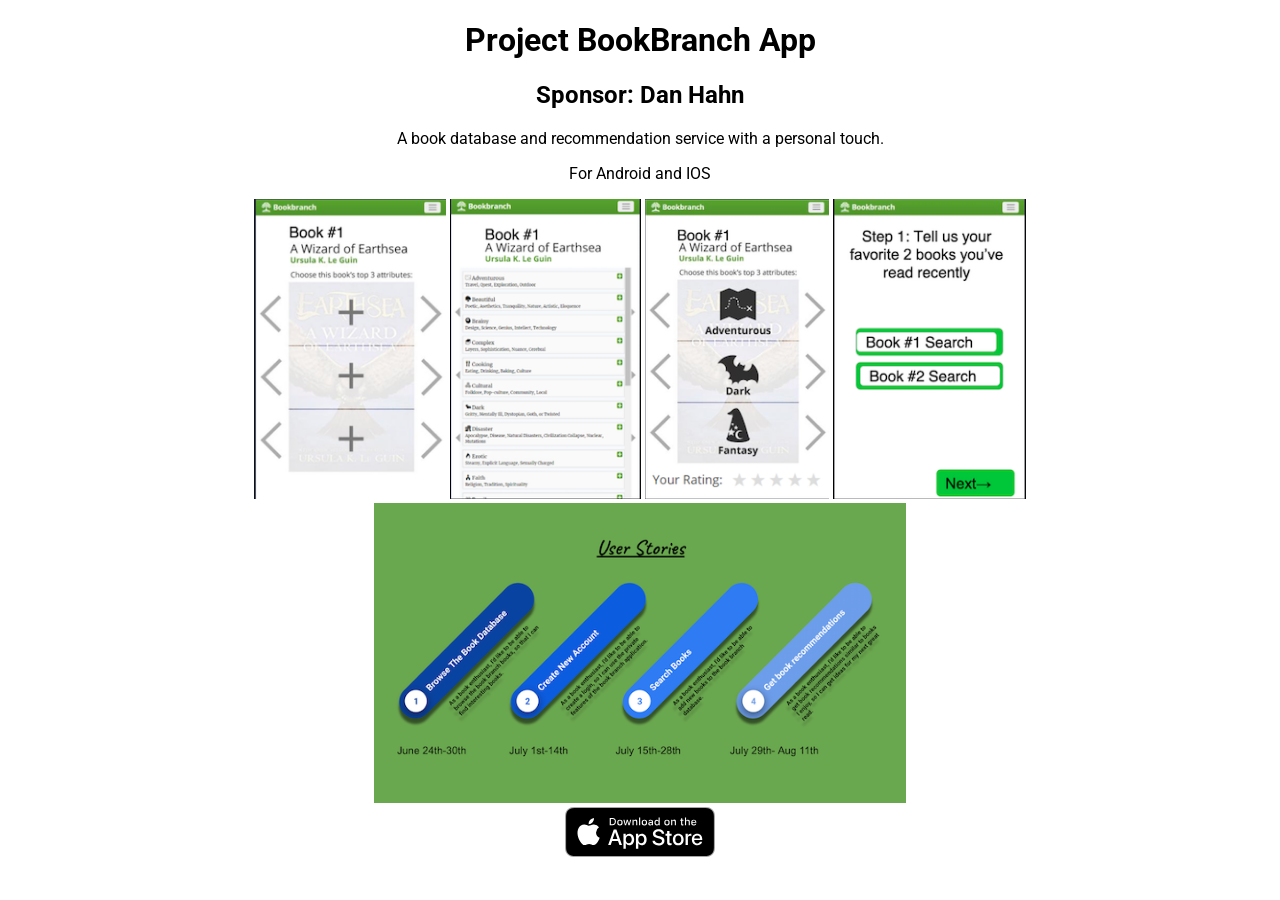
==== index.html @ dd2853a3 "Add ios button" ====
<!DOCTYPE html>
<html>
<head>
    <title>BookBranch Mobile App</title>
    <link href="styles.css" type="text/css" rel="stylesheet">
    <link href="https://fonts.googleapis.com/css?family=Roboto&display=swap" rel="stylesheet">
</head>
<body>

<h1>Project BookBranch App</h1>
<h2>Sponsor: Dan Hahn</h2>
<p>A book database and recommendation service with a personal touch.</p>
<p>For Android and IOS</p>

<img src="images/1.png" alt="Italian Trulli">
<img src="images/2.png" alt="Italian Trulli">
<img src="images/3.png" alt="Italian Trulli">
<img src="images/4.png" alt="Italian Trulli">
<br>
<img src="images/5.png" alt="Italian Trulli">
<br>
<a href="https://apps.apple.com/us/app/bookbranch/id1478535359?ls=1"><img class="iosStore" src="images/download.svg" alt="Italian Trulli"> </a>
</body>
</html>
---- styles.css ----
body {
    text-align: center;
    font-family: 'Roboto', sans-serif;
}

img {
    height: 300px;
}

.iosStore{
    height:50px;
}
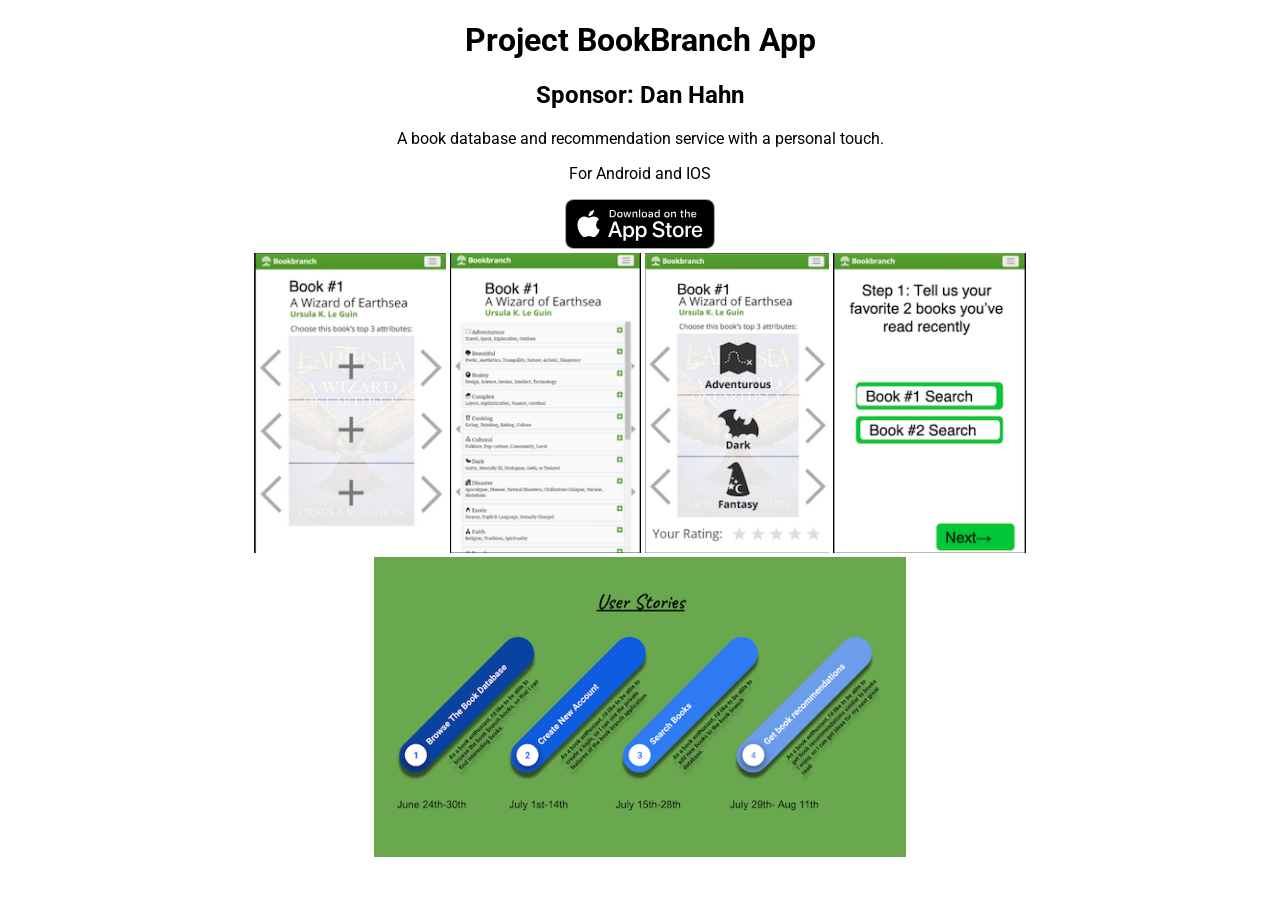
==== commit 1ae88e4f: "add button style" ====
--- a/index.html
+++ b/index.html
@@ -12,14 +12,14 @@
 <p>A book database and recommendation service with a personal touch.</p>
 <p>For Android and IOS</p>
 
+<a href="https://apps.apple.com/us/app/bookbranch/id1478535359?ls=1"><img src="images/download.svg" class="iosStore" alt="ios link"></a>
+<br>
 <img src="images/1.png" alt="Italian Trulli">
 <img src="images/2.png" alt="Italian Trulli">
 <img src="images/3.png" alt="Italian Trulli">
 <img src="images/4.png" alt="Italian Trulli">
 <br>
 <img src="images/5.png" alt="Italian Trulli">
-<br>
-<a href="https://apps.apple.com/us/app/bookbranch/id1478535359?ls=1"><img class="iosStore" src="images/download.svg" alt="Italian Trulli"> </a>
 </body>
 </html>
 
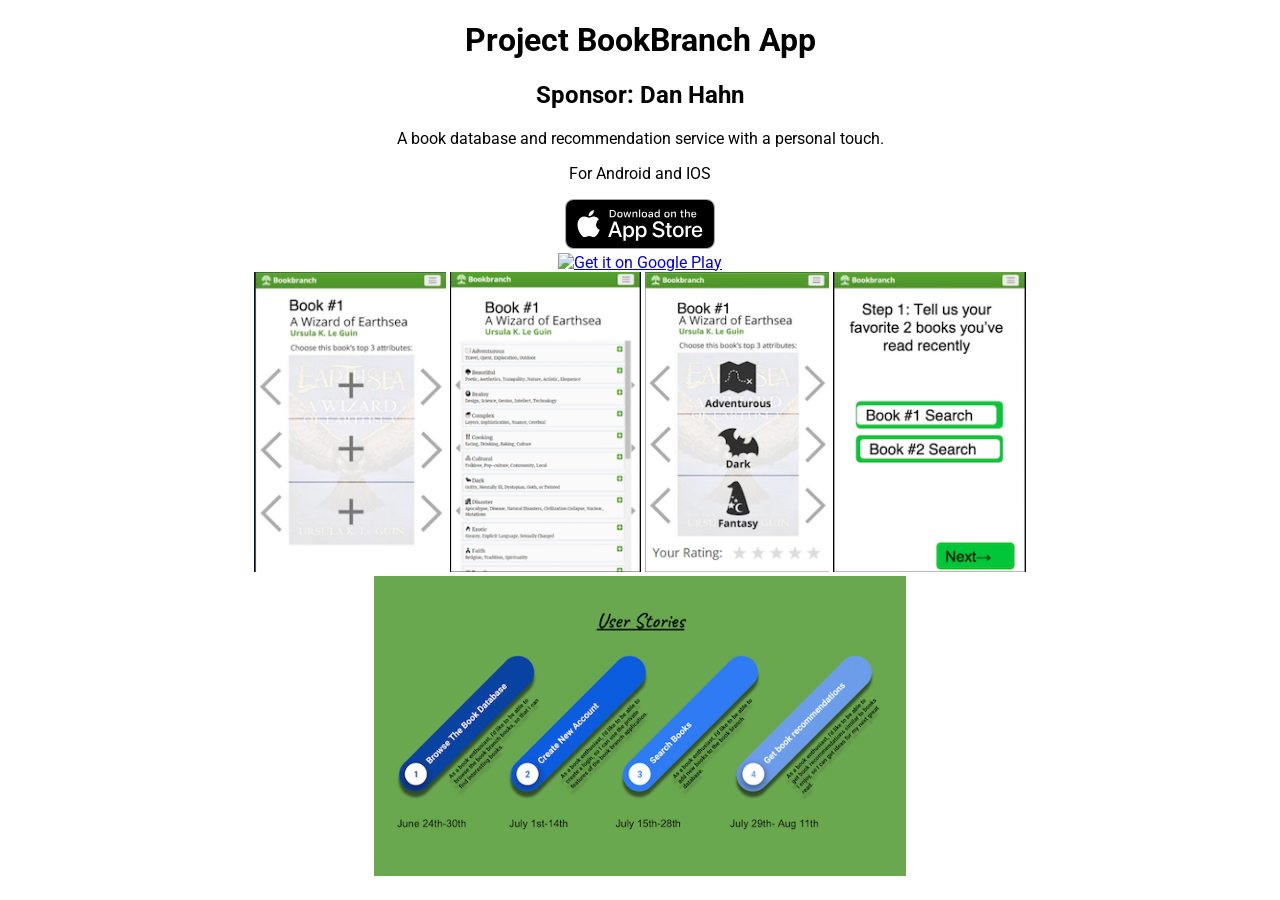
==== commit cf895e72: "Add google play store button" ====
--- a/index.html
+++ b/index.html
@@ -14,6 +14,8 @@
 
 <a href="https://apps.apple.com/us/app/bookbranch/id1478535359?ls=1"><img src="images/download.svg" class="iosStore" alt="ios link"></a>
 <br>
+<a href='https://play.google.com/store/apps/details?id=com.bookbranchTEST&pcampaignid=MKT-Other-global-all-co-prtnr-py-PartBadge-Mar2515-1'><img class="gStore" alt='Get it on Google Play' src='https://play.google.com/intl/en_us/badges/images/generic/en_badge_web_generic.png'/></a>
+<br>
 <img src="images/1.png" alt="Italian Trulli">
 <img src="images/2.png" alt="Italian Trulli">
 <img src="images/3.png" alt="Italian Trulli">
--- a/styles.css
+++ b/styles.css
@@ -10,3 +10,6 @@
 .iosStore{
     height:50px;
 }
+.gStore{
+    height:67px;
+}
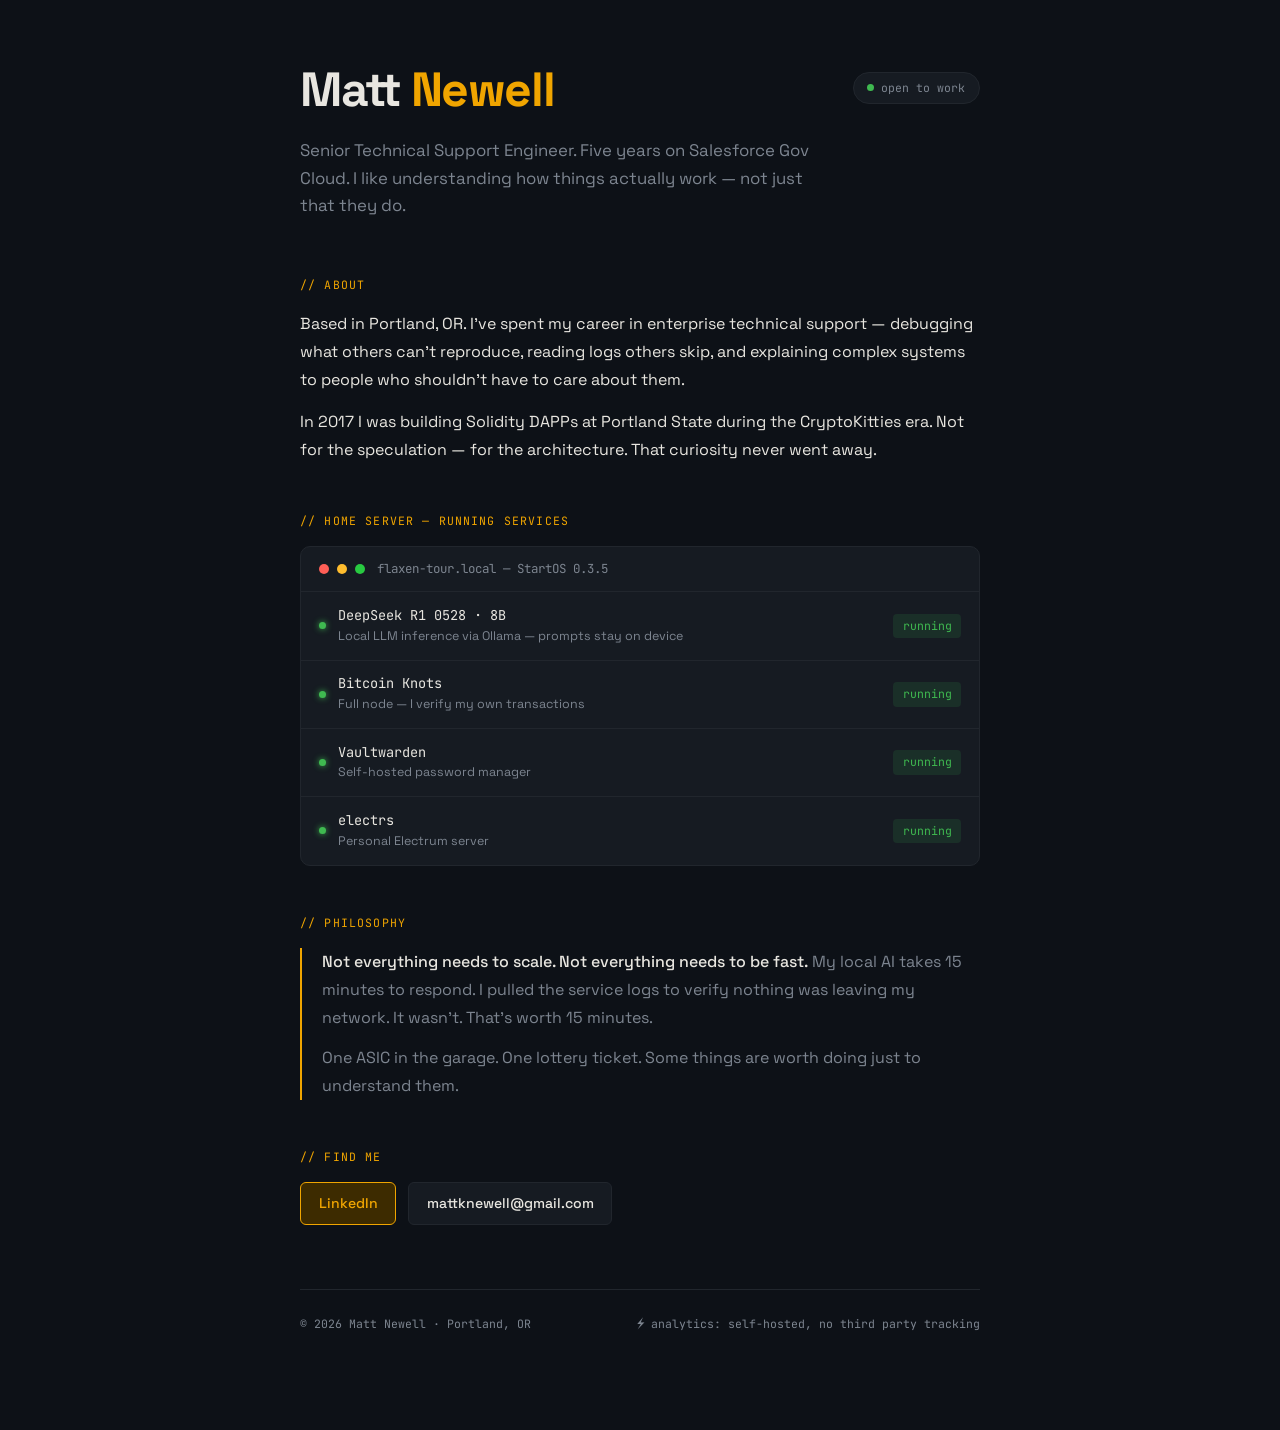
==== commit 91ee8f43: "New personal page, preserve BookBranch" ====
--- a/index.html
+++ b/index.html
@@ -1,27 +1,436 @@
 <!DOCTYPE html>
-<html>
+<html lang="en">
 <head>
-    <title>BookBranch Mobile App</title>
-    <link href="styles.css" type="text/css" rel="stylesheet">
-    <link href="https://fonts.googleapis.com/css?family=Roboto&display=swap" rel="stylesheet">
+  <meta charset="UTF-8" />
+  <meta name="viewport" content="width=device-width, initial-scale=1.0" />
+  <title>Matt Newell</title>
+  <link href="https://fonts.googleapis.com/css2?family=Space+Grotesk:wght@300;400;500;600;700&family=JetBrains+Mono:wght@400;500&display=swap" rel="stylesheet" />
+  <script data-goatcounter="https://mattknewell.goatcounter.com/count" async src="//gc.zgo.at/count.js"></script>
+  <style>
+    *, *::before, *::after { box-sizing: border-box; margin: 0; padding: 0; }
+
+    :root {
+      --bg:        #0D1117;
+      --surface:   #161B22;
+      --border:    #21262D;
+      --text:      #E8E6E0;
+      --muted:     #7D8590;
+      --amber:     #F0A500;
+      --amber-dim: #3D2B00;
+      --green:     #3FB950;
+      --mono:      'JetBrains Mono', monospace;
+      --sans:      'Space Grotesk', sans-serif;
+    }
+
+    html { scroll-behavior: smooth; }
+
+    body {
+      background: var(--bg);
+      color: var(--text);
+      font-family: var(--sans);
+      font-size: 16px;
+      line-height: 1.6;
+      min-height: 100vh;
+      padding: 0 1.5rem;
+    }
+
+    .container {
+      max-width: 680px;
+      margin: 0 auto;
+      padding: 4rem 0 6rem;
+    }
+
+    /* ── Header ── */
+    .header {
+      margin-bottom: 3.5rem;
+    }
+
+    .header-top {
+      display: flex;
+      align-items: flex-start;
+      justify-content: space-between;
+      gap: 1rem;
+      margin-bottom: 1.25rem;
+    }
+
+    .name {
+      font-size: clamp(2rem, 6vw, 3rem);
+      font-weight: 700;
+      letter-spacing: -0.03em;
+      line-height: 1.1;
+    }
+
+    .name span {
+      color: var(--amber);
+    }
+
+    .status-badge {
+      display: flex;
+      align-items: center;
+      gap: 0.45rem;
+      background: var(--surface);
+      border: 1px solid var(--border);
+      border-radius: 999px;
+      padding: 0.35rem 0.85rem;
+      font-family: var(--mono);
+      font-size: 0.72rem;
+      color: var(--muted);
+      white-space: nowrap;
+      margin-top: 0.5rem;
+    }
+
+    .status-dot {
+      width: 7px;
+      height: 7px;
+      border-radius: 50%;
+      background: var(--green);
+      animation: pulse 2.5s ease-in-out infinite;
+    }
+
+    @keyframes pulse {
+      0%, 100% { opacity: 1; }
+      50% { opacity: 0.3; }
+    }
+
+    .tagline {
+      font-size: 1.05rem;
+      color: var(--muted);
+      max-width: 520px;
+      line-height: 1.65;
+    }
+
+    /* ── Section ── */
+    .section {
+      margin-bottom: 3rem;
+    }
+
+    .section-label {
+      font-family: var(--mono);
+      font-size: 0.72rem;
+      color: var(--amber);
+      letter-spacing: 0.1em;
+      text-transform: uppercase;
+      margin-bottom: 1rem;
+    }
+
+    .bio {
+      font-size: 1rem;
+      color: var(--text);
+      line-height: 1.75;
+    }
+
+    .bio p + p {
+      margin-top: 0.85rem;
+    }
+
+    /* ── System status panel ── */
+    .services {
+      background: var(--surface);
+      border: 1px solid var(--border);
+      border-radius: 10px;
+      overflow: hidden;
+    }
+
+    .services-header {
+      display: flex;
+      align-items: center;
+      gap: 0.5rem;
+      padding: 0.75rem 1.1rem;
+      border-bottom: 1px solid var(--border);
+      font-family: var(--mono);
+      font-size: 0.78rem;
+      color: var(--muted);
+    }
+
+    .services-header::before {
+      content: '';
+      display: inline-block;
+      width: 10px; height: 10px;
+      border-radius: 50%;
+      background: #FF5F57;
+      box-shadow: 18px 0 0 #FFBD2E, 36px 0 0 #28CA41;
+    }
+
+    .services-title {
+      margin-left: 2.5rem;
+    }
+
+    .service-row {
+      display: flex;
+      align-items: center;
+      justify-content: space-between;
+      padding: 0.8rem 1.1rem;
+      border-bottom: 1px solid var(--border);
+      transition: background 0.15s;
+    }
+
+    .service-row:last-child { border-bottom: none; }
+    .service-row:hover { background: rgba(255,255,255,0.02); }
+
+    .service-left {
+      display: flex;
+      align-items: center;
+      gap: 0.75rem;
+    }
+
+    .service-indicator {
+      width: 7px; height: 7px;
+      border-radius: 50%;
+      flex-shrink: 0;
+    }
+
+    .service-indicator.running {
+      background: var(--green);
+      box-shadow: 0 0 6px var(--green);
+    }
+
+    .service-indicator.stopped {
+      background: var(--muted);
+    }
+
+    .service-name {
+      font-family: var(--mono);
+      font-size: 0.85rem;
+      color: var(--text);
+    }
+
+    .service-desc {
+      font-size: 0.78rem;
+      color: var(--muted);
+    }
+
+    .service-status {
+      font-family: var(--mono);
+      font-size: 0.72rem;
+      padding: 0.2rem 0.6rem;
+      border-radius: 4px;
+    }
+
+    .service-status.running {
+      background: rgba(63, 185, 80, 0.12);
+      color: var(--green);
+    }
+
+    .service-status.stopped {
+      background: var(--border);
+      color: var(--muted);
+    }
+
+    /* ── Philosophy ── */
+    .philosophy {
+      border-left: 2px solid var(--amber);
+      padding-left: 1.25rem;
+    }
+
+    .philosophy p {
+      font-size: 1rem;
+      color: var(--muted);
+      line-height: 1.75;
+    }
+
+    .philosophy p + p {
+      margin-top: 0.75rem;
+    }
+
+    .philosophy strong {
+      color: var(--text);
+      font-weight: 500;
+    }
+
+    /* ── Links ── */
+    .links {
+      display: flex;
+      flex-wrap: wrap;
+      gap: 0.75rem;
+    }
+
+    .link-btn {
+      display: inline-flex;
+      align-items: center;
+      gap: 0.5rem;
+      padding: 0.55rem 1.1rem;
+      border-radius: 6px;
+      font-size: 0.88rem;
+      font-weight: 500;
+      text-decoration: none;
+      border: 1px solid var(--border);
+      color: var(--text);
+      background: var(--surface);
+      transition: border-color 0.15s, color 0.15s;
+    }
+
+    .link-btn:hover {
+      border-color: var(--amber);
+      color: var(--amber);
+    }
+
+    .link-btn.primary {
+      background: var(--amber-dim);
+      border-color: var(--amber);
+      color: var(--amber);
+    }
+
+    .link-btn.primary:hover {
+      background: rgba(240,165,0,0.2);
+    }
+
+    /* ── Footer ── */
+    .footer {
+      margin-top: 4rem;
+      padding-top: 1.5rem;
+      border-top: 1px solid var(--border);
+      display: flex;
+      align-items: center;
+      justify-content: space-between;
+      flex-wrap: wrap;
+      gap: 0.5rem;
+    }
+
+    .footer-text {
+      font-family: var(--mono);
+      font-size: 0.72rem;
+      color: var(--muted);
+    }
+
+    .footer-note {
+      font-family: var(--mono);
+      font-size: 0.72rem;
+      color: var(--muted);
+      display: flex;
+      align-items: center;
+      gap: 0.4rem;
+    }
+
+    .footer-note::before {
+      content: '⚡';
+      font-size: 0.8rem;
+    }
+
+    @media (max-width: 480px) {
+      .header-top { flex-direction: column; }
+      .footer { flex-direction: column; }
+    }
+  </style>
 </head>
 <body>
-
-<h1>Project BookBranch App</h1>
-<h2>Sponsor: Dan Hahn</h2>
-<p>A book database and recommendation service with a personal touch.</p>
-<p>For Android and IOS</p>
-
-<a href="https://apps.apple.com/us/app/bookbranch/id1478535359?ls=1"><img src="images/download.svg" class="iosStore" alt="ios link"></a>
-<br>
-<a href='https://play.google.com/store/apps/details?id=com.bookbranchTEST&pcampaignid=MKT-Other-global-all-co-prtnr-py-PartBadge-Mar2515-1'><img class="gStore" alt='Get it on Google Play' src='https://play.google.com/intl/en_us/badges/images/generic/en_badge_web_generic.png'/></a>
-<br>
-<img src="images/1.png" alt="Italian Trulli">
-<img src="images/2.png" alt="Italian Trulli">
-<img src="images/3.png" alt="Italian Trulli">
-<img src="images/4.png" alt="Italian Trulli">
-<br>
-<img src="images/5.png" alt="Italian Trulli">
+  <div class="container">
+
+    <!-- Header -->
+    <header class="header">
+      <div class="header-top">
+        <h1 class="name">Matt <span>Newell</span></h1>
+        <div class="status-badge">
+          <span class="status-dot"></span>
+          open to work
+        </div>
+      </div>
+      <p class="tagline">
+        Senior Technical Support Engineer. Five years on Salesforce Gov Cloud.
+        I like understanding how things actually work — not just that they do.
+      </p>
+    </header>
+
+    <!-- About -->
+    <div class="section">
+      <div class="section-label">// about</div>
+      <div class="bio">
+        <p>
+          Based in Portland, OR. I've spent my career in enterprise technical support —
+          debugging what others can't reproduce, reading logs others skip,
+          and explaining complex systems to people who shouldn't have to care about them.
+        </p>
+        <p>
+          In 2017 I was building Solidity DAPPs at Portland State during the CryptoKitties era.
+          Not for the speculation — for the architecture. That curiosity never went away.
+        </p>
+      </div>
+    </div>
+
+    <!-- System Status -->
+    <div class="section">
+      <div class="section-label">// home server — running services</div>
+      <div class="services">
+        <div class="services-header">
+          <span class="services-title">flaxen-tour.local — StartOS 0.3.5</span>
+        </div>
+        <div class="service-row">
+          <div class="service-left">
+            <span class="service-indicator running"></span>
+            <div>
+              <div class="service-name">DeepSeek R1 0528 · 8B</div>
+              <div class="service-desc">Local LLM inference via Ollama — prompts stay on device</div>
+            </div>
+          </div>
+          <span class="service-status running">running</span>
+        </div>
+        <div class="service-row">
+          <div class="service-left">
+            <span class="service-indicator running"></span>
+            <div>
+              <div class="service-name">Bitcoin Knots</div>
+              <div class="service-desc">Full node — I verify my own transactions</div>
+            </div>
+          </div>
+          <span class="service-status running">running</span>
+        </div>
+        <div class="service-row">
+          <div class="service-left">
+            <span class="service-indicator running"></span>
+            <div>
+              <div class="service-name">Vaultwarden</div>
+              <div class="service-desc">Self-hosted password manager</div>
+            </div>
+          </div>
+          <span class="service-status running">running</span>
+        </div>
+        <div class="service-row">
+          <div class="service-left">
+            <span class="service-indicator running"></span>
+            <div>
+              <div class="service-name">electrs</div>
+              <div class="service-desc">Personal Electrum server</div>
+            </div>
+          </div>
+          <span class="service-status running">running</span>
+        </div>
+      </div>
+    </div>
+
+    <!-- Philosophy -->
+    <div class="section">
+      <div class="section-label">// philosophy</div>
+      <div class="philosophy">
+        <p>
+          <strong>Not everything needs to scale. Not everything needs to be fast.</strong>
+          My local AI takes 15 minutes to respond. I pulled the service logs to verify
+          nothing was leaving my network. It wasn't. That's worth 15 minutes.
+        </p>
+        <p>
+          One ASIC in the garage. One lottery ticket.
+          Some things are worth doing just to understand them.
+        </p>
+      </div>
+    </div>
+
+    <!-- Links -->
+    <div class="section">
+      <div class="section-label">// find me</div>
+      <div class="links">
+        <a class="link-btn primary" href="https://linkedin.com/in/mattknewell" target="_blank">
+          LinkedIn
+        </a>
+        <a class="link-btn" href="mailto:mattknewell@gmail.com">
+          mattknewell@gmail.com
+        </a>
+      </div>
+    </div>
+
+    <!-- Footer -->
+    <footer class="footer">
+      <span class="footer-text">© 2026 Matt Newell · Portland, OR</span>
+      <span class="footer-note">analytics: self-hosted, no third party tracking</span>
+    </footer>
+
+  </div>
 </body>
 </html>
-
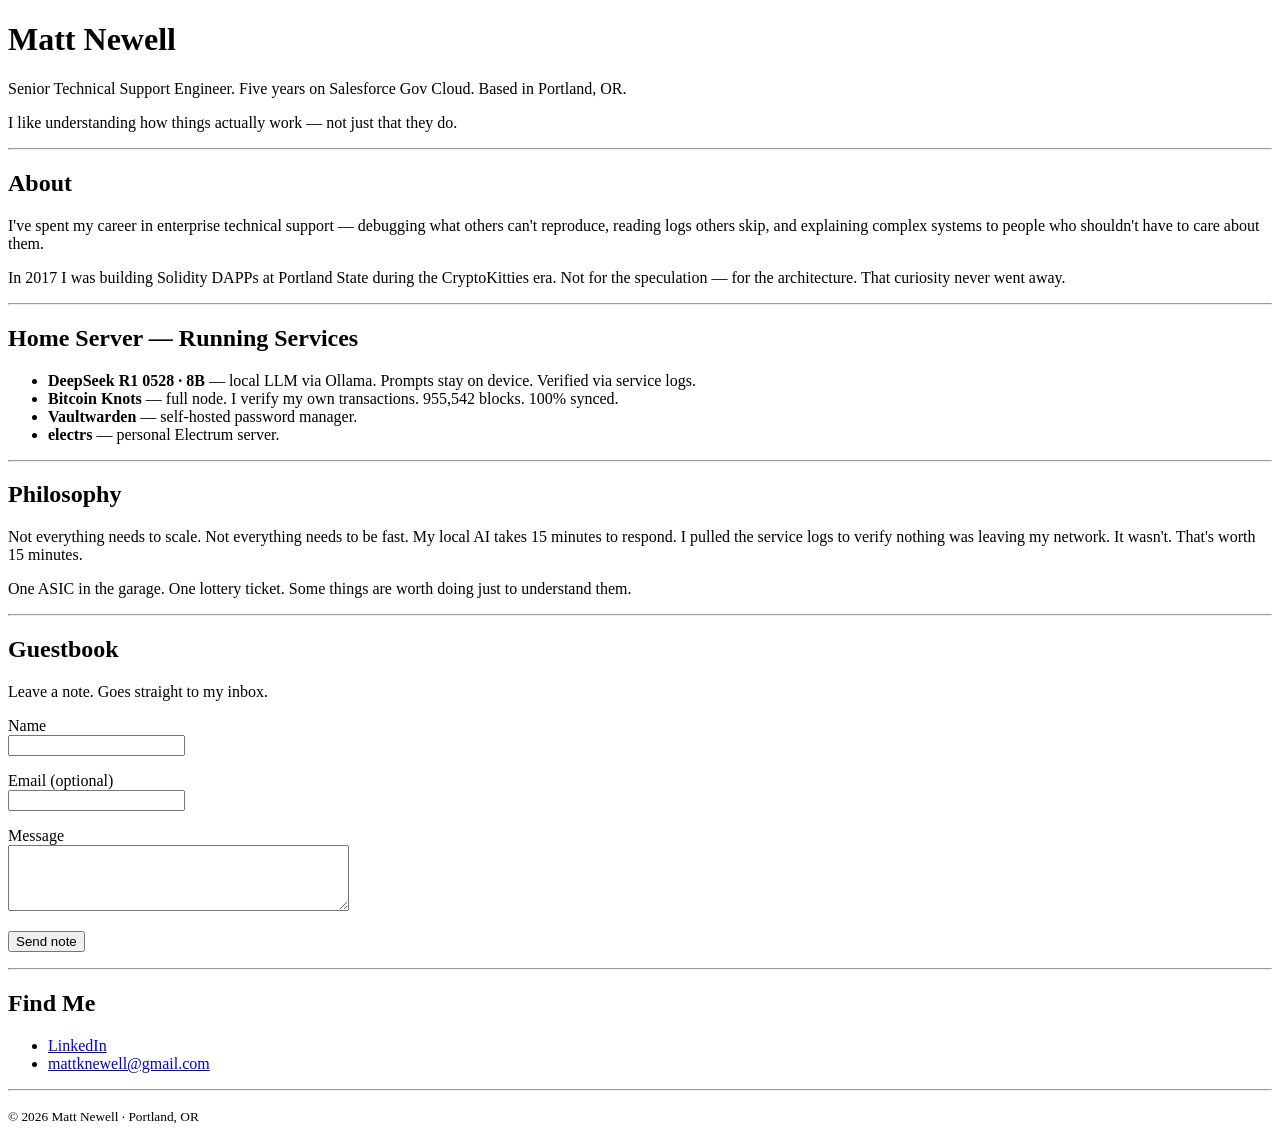
==== commit 433d1e10: "Default HTML no styles guestbook" ====
--- a/index.html
+++ b/index.html
@@ -4,433 +4,93 @@
   <meta charset="UTF-8" />
   <meta name="viewport" content="width=device-width, initial-scale=1.0" />
   <title>Matt Newell</title>
-  <link href="https://fonts.googleapis.com/css2?family=Space+Grotesk:wght@300;400;500;600;700&family=JetBrains+Mono:wght@400;500&display=swap" rel="stylesheet" />
   <script data-goatcounter="https://mattknewell.goatcounter.com/count" async src="//gc.zgo.at/count.js"></script>
-  <style>
-    *, *::before, *::after { box-sizing: border-box; margin: 0; padding: 0; }
-
-    :root {
-      --bg:        #0D1117;
-      --surface:   #161B22;
-      --border:    #21262D;
-      --text:      #E8E6E0;
-      --muted:     #7D8590;
-      --amber:     #F0A500;
-      --amber-dim: #3D2B00;
-      --green:     #3FB950;
-      --mono:      'JetBrains Mono', monospace;
-      --sans:      'Space Grotesk', sans-serif;
-    }
-
-    html { scroll-behavior: smooth; }
-
-    body {
-      background: var(--bg);
-      color: var(--text);
-      font-family: var(--sans);
-      font-size: 16px;
-      line-height: 1.6;
-      min-height: 100vh;
-      padding: 0 1.5rem;
-    }
-
-    .container {
-      max-width: 680px;
-      margin: 0 auto;
-      padding: 4rem 0 6rem;
-    }
-
-    /* ── Header ── */
-    .header {
-      margin-bottom: 3.5rem;
-    }
-
-    .header-top {
-      display: flex;
-      align-items: flex-start;
-      justify-content: space-between;
-      gap: 1rem;
-      margin-bottom: 1.25rem;
-    }
-
-    .name {
-      font-size: clamp(2rem, 6vw, 3rem);
-      font-weight: 700;
-      letter-spacing: -0.03em;
-      line-height: 1.1;
-    }
-
-    .name span {
-      color: var(--amber);
-    }
-
-    .status-badge {
-      display: flex;
-      align-items: center;
-      gap: 0.45rem;
-      background: var(--surface);
-      border: 1px solid var(--border);
-      border-radius: 999px;
-      padding: 0.35rem 0.85rem;
-      font-family: var(--mono);
-      font-size: 0.72rem;
-      color: var(--muted);
-      white-space: nowrap;
-      margin-top: 0.5rem;
-    }
-
-    .status-dot {
-      width: 7px;
-      height: 7px;
-      border-radius: 50%;
-      background: var(--green);
-      animation: pulse 2.5s ease-in-out infinite;
-    }
-
-    @keyframes pulse {
-      0%, 100% { opacity: 1; }
-      50% { opacity: 0.3; }
-    }
-
-    .tagline {
-      font-size: 1.05rem;
-      color: var(--muted);
-      max-width: 520px;
-      line-height: 1.65;
-    }
-
-    /* ── Section ── */
-    .section {
-      margin-bottom: 3rem;
-    }
-
-    .section-label {
-      font-family: var(--mono);
-      font-size: 0.72rem;
-      color: var(--amber);
-      letter-spacing: 0.1em;
-      text-transform: uppercase;
-      margin-bottom: 1rem;
-    }
-
-    .bio {
-      font-size: 1rem;
-      color: var(--text);
-      line-height: 1.75;
-    }
-
-    .bio p + p {
-      margin-top: 0.85rem;
-    }
-
-    /* ── System status panel ── */
-    .services {
-      background: var(--surface);
-      border: 1px solid var(--border);
-      border-radius: 10px;
-      overflow: hidden;
-    }
-
-    .services-header {
-      display: flex;
-      align-items: center;
-      gap: 0.5rem;
-      padding: 0.75rem 1.1rem;
-      border-bottom: 1px solid var(--border);
-      font-family: var(--mono);
-      font-size: 0.78rem;
-      color: var(--muted);
-    }
-
-    .services-header::before {
-      content: '';
-      display: inline-block;
-      width: 10px; height: 10px;
-      border-radius: 50%;
-      background: #FF5F57;
-      box-shadow: 18px 0 0 #FFBD2E, 36px 0 0 #28CA41;
-    }
-
-    .services-title {
-      margin-left: 2.5rem;
-    }
-
-    .service-row {
-      display: flex;
-      align-items: center;
-      justify-content: space-between;
-      padding: 0.8rem 1.1rem;
-      border-bottom: 1px solid var(--border);
-      transition: background 0.15s;
-    }
-
-    .service-row:last-child { border-bottom: none; }
-    .service-row:hover { background: rgba(255,255,255,0.02); }
-
-    .service-left {
-      display: flex;
-      align-items: center;
-      gap: 0.75rem;
-    }
-
-    .service-indicator {
-      width: 7px; height: 7px;
-      border-radius: 50%;
-      flex-shrink: 0;
-    }
-
-    .service-indicator.running {
-      background: var(--green);
-      box-shadow: 0 0 6px var(--green);
-    }
-
-    .service-indicator.stopped {
-      background: var(--muted);
-    }
-
-    .service-name {
-      font-family: var(--mono);
-      font-size: 0.85rem;
-      color: var(--text);
-    }
-
-    .service-desc {
-      font-size: 0.78rem;
-      color: var(--muted);
-    }
-
-    .service-status {
-      font-family: var(--mono);
-      font-size: 0.72rem;
-      padding: 0.2rem 0.6rem;
-      border-radius: 4px;
-    }
-
-    .service-status.running {
-      background: rgba(63, 185, 80, 0.12);
-      color: var(--green);
-    }
-
-    .service-status.stopped {
-      background: var(--border);
-      color: var(--muted);
-    }
-
-    /* ── Philosophy ── */
-    .philosophy {
-      border-left: 2px solid var(--amber);
-      padding-left: 1.25rem;
-    }
-
-    .philosophy p {
-      font-size: 1rem;
-      color: var(--muted);
-      line-height: 1.75;
-    }
-
-    .philosophy p + p {
-      margin-top: 0.75rem;
-    }
-
-    .philosophy strong {
-      color: var(--text);
-      font-weight: 500;
-    }
-
-    /* ── Links ── */
-    .links {
-      display: flex;
-      flex-wrap: wrap;
-      gap: 0.75rem;
-    }
-
-    .link-btn {
-      display: inline-flex;
-      align-items: center;
-      gap: 0.5rem;
-      padding: 0.55rem 1.1rem;
-      border-radius: 6px;
-      font-size: 0.88rem;
-      font-weight: 500;
-      text-decoration: none;
-      border: 1px solid var(--border);
-      color: var(--text);
-      background: var(--surface);
-      transition: border-color 0.15s, color 0.15s;
-    }
-
-    .link-btn:hover {
-      border-color: var(--amber);
-      color: var(--amber);
-    }
-
-    .link-btn.primary {
-      background: var(--amber-dim);
-      border-color: var(--amber);
-      color: var(--amber);
-    }
-
-    .link-btn.primary:hover {
-      background: rgba(240,165,0,0.2);
-    }
-
-    /* ── Footer ── */
-    .footer {
-      margin-top: 4rem;
-      padding-top: 1.5rem;
-      border-top: 1px solid var(--border);
-      display: flex;
-      align-items: center;
-      justify-content: space-between;
-      flex-wrap: wrap;
-      gap: 0.5rem;
-    }
-
-    .footer-text {
-      font-family: var(--mono);
-      font-size: 0.72rem;
-      color: var(--muted);
-    }
-
-    .footer-note {
-      font-family: var(--mono);
-      font-size: 0.72rem;
-      color: var(--muted);
-      display: flex;
-      align-items: center;
-      gap: 0.4rem;
-    }
-
-    .footer-note::before {
-      content: '⚡';
-      font-size: 0.8rem;
-    }
-
-    @media (max-width: 480px) {
-      .header-top { flex-direction: column; }
-      .footer { flex-direction: column; }
-    }
-  </style>
 </head>
 <body>
-  <div class="container">
 
-    <!-- Header -->
-    <header class="header">
-      <div class="header-top">
-        <h1 class="name">Matt <span>Newell</span></h1>
-        <div class="status-badge">
-          <span class="status-dot"></span>
-          open to work
-        </div>
-      </div>
-      <p class="tagline">
-        Senior Technical Support Engineer. Five years on Salesforce Gov Cloud.
-        I like understanding how things actually work — not just that they do.
-      </p>
-    </header>
+<h1>Matt Newell</h1>
+<p>Senior Technical Support Engineer. Five years on Salesforce Gov Cloud. Based in Portland, OR.</p>
+<p>I like understanding how things actually work — not just that they do.</p>
 
-    <!-- About -->
-    <div class="section">
-      <div class="section-label">// about</div>
-      <div class="bio">
-        <p>
-          Based in Portland, OR. I've spent my career in enterprise technical support —
-          debugging what others can't reproduce, reading logs others skip,
-          and explaining complex systems to people who shouldn't have to care about them.
-        </p>
-        <p>
-          In 2017 I was building Solidity DAPPs at Portland State during the CryptoKitties era.
-          Not for the speculation — for the architecture. That curiosity never went away.
-        </p>
-      </div>
-    </div>
+<hr>
 
-    <!-- System Status -->
-    <div class="section">
-      <div class="section-label">// home server — running services</div>
-      <div class="services">
-        <div class="services-header">
-          <span class="services-title">flaxen-tour.local — StartOS 0.3.5</span>
-        </div>
-        <div class="service-row">
-          <div class="service-left">
-            <span class="service-indicator running"></span>
-            <div>
-              <div class="service-name">DeepSeek R1 0528 · 8B</div>
-              <div class="service-desc">Local LLM inference via Ollama — prompts stay on device</div>
-            </div>
-          </div>
-          <span class="service-status running">running</span>
-        </div>
-        <div class="service-row">
-          <div class="service-left">
-            <span class="service-indicator running"></span>
-            <div>
-              <div class="service-name">Bitcoin Knots</div>
-              <div class="service-desc">Full node — I verify my own transactions</div>
-            </div>
-          </div>
-          <span class="service-status running">running</span>
-        </div>
-        <div class="service-row">
-          <div class="service-left">
-            <span class="service-indicator running"></span>
-            <div>
-              <div class="service-name">Vaultwarden</div>
-              <div class="service-desc">Self-hosted password manager</div>
-            </div>
-          </div>
-          <span class="service-status running">running</span>
-        </div>
-        <div class="service-row">
-          <div class="service-left">
-            <span class="service-indicator running"></span>
-            <div>
-              <div class="service-name">electrs</div>
-              <div class="service-desc">Personal Electrum server</div>
-            </div>
-          </div>
-          <span class="service-status running">running</span>
-        </div>
-      </div>
-    </div>
+<h2>About</h2>
+<p>I've spent my career in enterprise technical support — debugging what others can't reproduce, reading logs others skip, and explaining complex systems to people who shouldn't have to care about them.</p>
+<p>In 2017 I was building Solidity DAPPs at Portland State during the CryptoKitties era. Not for the speculation — for the architecture. That curiosity never went away.</p>
 
-    <!-- Philosophy -->
-    <div class="section">
-      <div class="section-label">// philosophy</div>
-      <div class="philosophy">
-        <p>
-          <strong>Not everything needs to scale. Not everything needs to be fast.</strong>
-          My local AI takes 15 minutes to respond. I pulled the service logs to verify
-          nothing was leaving my network. It wasn't. That's worth 15 minutes.
-        </p>
-        <p>
-          One ASIC in the garage. One lottery ticket.
-          Some things are worth doing just to understand them.
-        </p>
-      </div>
-    </div>
+<hr>
 
-    <!-- Links -->
-    <div class="section">
-      <div class="section-label">// find me</div>
-      <div class="links">
-        <a class="link-btn primary" href="https://linkedin.com/in/mattknewell" target="_blank">
-          LinkedIn
-        </a>
-        <a class="link-btn" href="mailto:mattknewell@gmail.com">
-          mattknewell@gmail.com
-        </a>
-      </div>
-    </div>
+<h2>Home Server — Running Services</h2>
+<ul>
+  <li><strong>DeepSeek R1 0528 · 8B</strong> — local LLM via Ollama. Prompts stay on device. Verified via service logs.</li>
+  <li><strong>Bitcoin Knots</strong> — full node. I verify my own transactions. 955,542 blocks. 100% synced.</li>
+  <li><strong>Vaultwarden</strong> — self-hosted password manager.</li>
+  <li><strong>electrs</strong> — personal Electrum server.</li>
+</ul>
 
-    <!-- Footer -->
-    <footer class="footer">
-      <span class="footer-text">© 2026 Matt Newell · Portland, OR</span>
-      <span class="footer-note">analytics: self-hosted, no third party tracking</span>
-    </footer>
+<hr>
 
-  </div>
+<h2>Philosophy</h2>
+<p>Not everything needs to scale. Not everything needs to be fast. My local AI takes 15 minutes to respond. I pulled the service logs to verify nothing was leaving my network. It wasn't. That's worth 15 minutes.</p>
+<p>One ASIC in the garage. One lottery ticket. Some things are worth doing just to understand them.</p>
+
+<hr>
+
+<h2>Guestbook</h2>
+<p>Leave a note. Goes straight to my inbox.</p>
+
+<div id="success" style="display:none">
+  <p>Got it — thanks for the note.</p>
+</div>
+
+<form id="guestbook">
+  <p>
+    <label for="name">Name</label><br>
+    <input type="text" id="name" name="name" required>
+  </p>
+  <p>
+    <label for="email">Email (optional)</label><br>
+    <input type="email" id="email" name="email">
+  </p>
+  <p>
+    <label for="message">Message</label><br>
+    <textarea id="message" name="message" rows="4" cols="40" required></textarea>
+  </p>
+  <p>
+    <button type="submit">Send note</button>
+  </p>
+</form>
+
+<hr>
+
+<h2>Find Me</h2>
+<ul>
+  <li><a href="https://www.linkedin.com/in/newellmatt/">LinkedIn</a></li>
+  <li><a href="mailto:mattknewell@gmail.com">mattknewell@gmail.com</a></li>
+</ul>
+
+<hr>
+<p><small>© 2026 Matt Newell · Portland, OR</small></p>
+
+<script>
+  var form = document.getElementById('guestbook');
+  var success = document.getElementById('success');
+
+  form.addEventListener('submit', function(e) {
+    e.preventDefault();
+    var data = new FormData(form);
+    fetch('https://formspree.io/f/xykqwdrn', {
+      method: 'POST',
+      body: data,
+      headers: { 'Accept': 'application/json' }
+    }).then(function(res) {
+      if (res.ok) {
+        form.style.display = 'none';
+        success.style.display = 'block';
+      }
+    });
+  });
+</script>
+
 </body>
 </html>
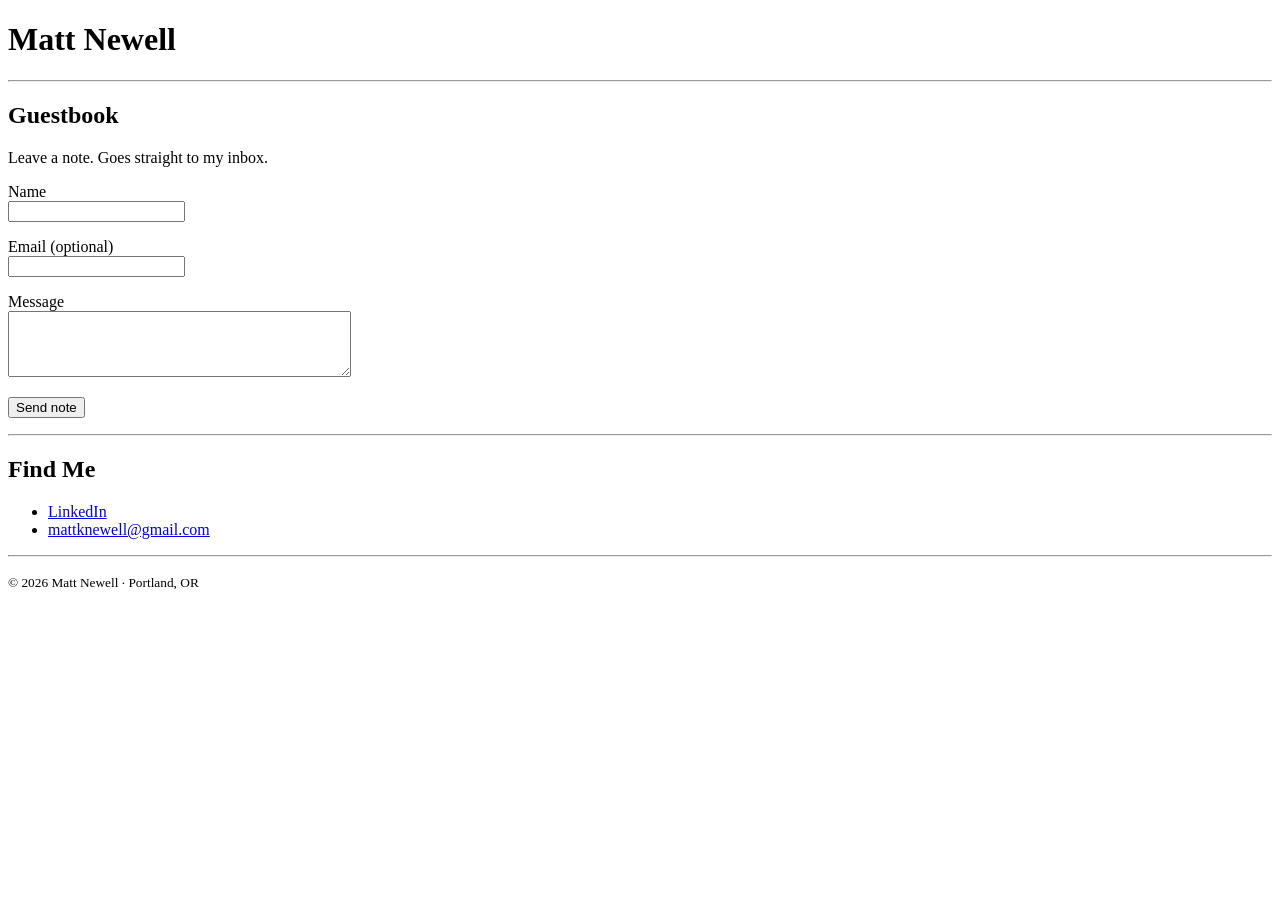
==== commit fa1d7b41: "Strip to guestbook and find me" ====
--- a/index.html
+++ b/index.html
@@ -9,30 +9,6 @@
 <body>
 
 <h1>Matt Newell</h1>
-<p>Senior Technical Support Engineer. Five years on Salesforce Gov Cloud. Based in Portland, OR.</p>
-<p>I like understanding how things actually work — not just that they do.</p>
-
-<hr>
-
-<h2>About</h2>
-<p>I've spent my career in enterprise technical support — debugging what others can't reproduce, reading logs others skip, and explaining complex systems to people who shouldn't have to care about them.</p>
-<p>In 2017 I was building Solidity DAPPs at Portland State during the CryptoKitties era. Not for the speculation — for the architecture. That curiosity never went away.</p>
-
-<hr>
-
-<h2>Home Server — Running Services</h2>
-<ul>
-  <li><strong>DeepSeek R1 0528 · 8B</strong> — local LLM via Ollama. Prompts stay on device. Verified via service logs.</li>
-  <li><strong>Bitcoin Knots</strong> — full node. I verify my own transactions. 955,542 blocks. 100% synced.</li>
-  <li><strong>Vaultwarden</strong> — self-hosted password manager.</li>
-  <li><strong>electrs</strong> — personal Electrum server.</li>
-</ul>
-
-<hr>
-
-<h2>Philosophy</h2>
-<p>Not everything needs to scale. Not everything needs to be fast. My local AI takes 15 minutes to respond. I pulled the service logs to verify nothing was leaving my network. It wasn't. That's worth 15 minutes.</p>
-<p>One ASIC in the garage. One lottery ticket. Some things are worth doing just to understand them.</p>
 
 <hr>
 
